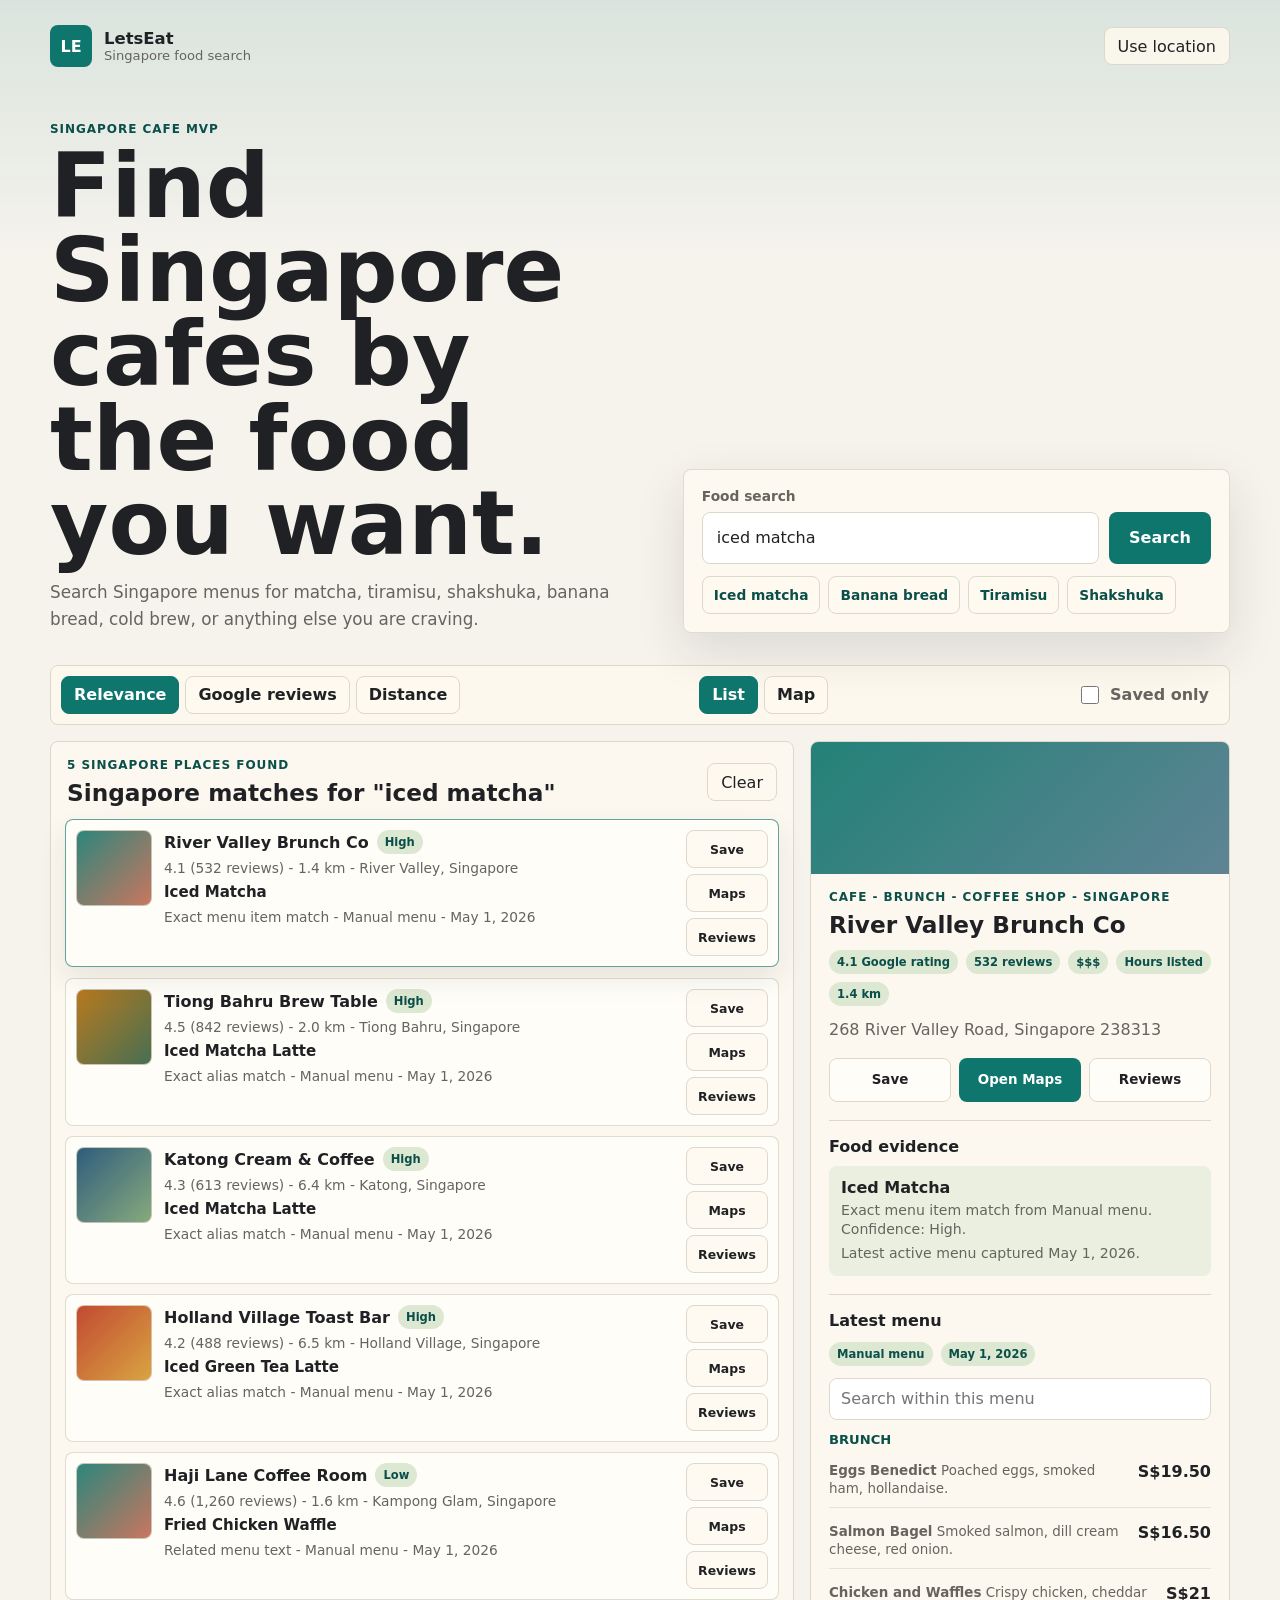
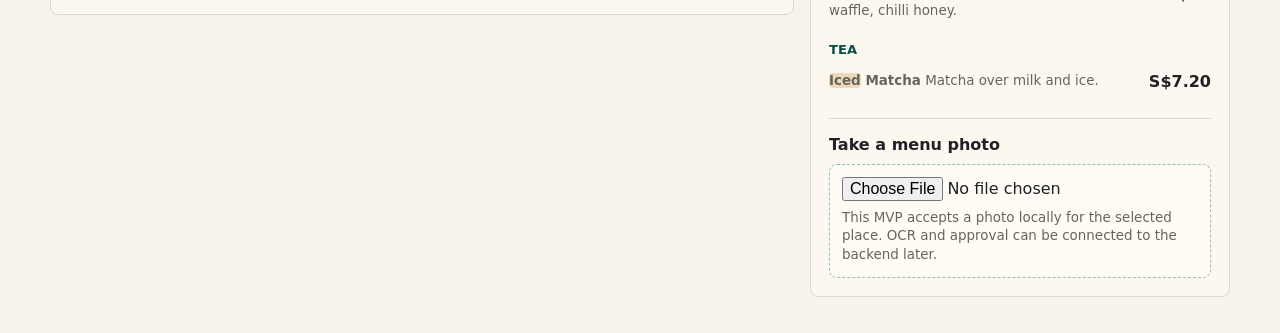
==== index.html @ be058062 "Build food-first Singapore cafe PWA" ====
<!doctype html>
<html lang="en">
  <head>
    <meta charset="utf-8">
    <meta name="viewport" content="width=device-width, initial-scale=1">
    <meta name="theme-color" content="#0f766e">
    <meta name="description" content="Search by food and find Singapore cafes and restaurants that sell it.">
    <title>LetsEat</title>
    <link rel="manifest" href="manifest.webmanifest">
    <link rel="icon" href="assets/icons/letseat-icon.svg" type="image/svg+xml">
    <link rel="apple-touch-icon" href="assets/icons/letseat-icon.svg">
    <link rel="stylesheet" href="styles.css">
  </head>
  <body>
    <div class="app-shell">
      <header class="topbar">
        <a class="brand" href="#" aria-label="LetsEat home">
          <span class="brand-mark" aria-hidden="true">LE</span>
          <span>
            <span class="brand-name">LetsEat</span>
            <span class="brand-line">Singapore food search</span>
          </span>
        </a>
        <nav class="top-actions" aria-label="Primary actions">
          <button class="ghost-button" type="button" id="installButton" hidden>Install</button>
          <button class="ghost-button" type="button" id="locationButton">Use location</button>
        </nav>
      </header>

      <main>
        <section class="search-band" aria-labelledby="searchTitle">
          <div class="search-copy">
            <p class="eyebrow">Singapore cafe MVP</p>
            <h1 id="searchTitle">Find Singapore cafes by the food you want.</h1>
            <p class="subcopy">Search Singapore menus for matcha, tiramisu, shakshuka, banana bread, cold brew, or anything else you are craving.</p>
          </div>

          <form class="search-panel" id="searchForm" role="search">
            <label class="search-label" for="searchInput">Food search</label>
            <div class="search-row">
              <input id="searchInput" name="q" type="search" autocomplete="off" placeholder="Try iced matcha latte" aria-describedby="resultCount">
              <button class="primary-button" type="submit">Search</button>
            </div>
            <div class="quick-searches" aria-label="Quick searches">
              <button type="button" data-query="iced matcha">Iced matcha</button>
              <button type="button" data-query="banana bread">Banana bread</button>
              <button type="button" data-query="tiramisu">Tiramisu</button>
              <button type="button" data-query="shakshuka">Shakshuka</button>
            </div>
          </form>
        </section>

        <section class="control-strip" aria-label="Search controls">
          <div class="segmented-control" role="radiogroup" aria-label="Sort results">
            <button type="button" data-sort="relevance" aria-pressed="true">Relevance</button>
            <button type="button" data-sort="reviews" aria-pressed="false">Google reviews</button>
            <button type="button" data-sort="distance" aria-pressed="false">Distance</button>
          </div>
          <div class="view-switch" role="radiogroup" aria-label="View results">
            <button type="button" data-view="list" aria-pressed="true">List</button>
            <button type="button" data-view="map" aria-pressed="false">Map</button>
          </div>
          <label class="toggle-control">
            <input type="checkbox" id="savedOnlyToggle">
            <span>Saved only</span>
          </label>
        </section>

        <section class="content-grid">
          <div class="results-pane" aria-live="polite">
            <div class="results-head">
              <div>
                <p class="eyebrow" id="resultCount">Loading cafes</p>
                <h2 id="resultsTitle">Latest menu matches</h2>
              </div>
              <button class="text-button" type="button" id="clearButton">Clear</button>
            </div>

            <div class="empty-state" id="emptyState" hidden>
              <h3>No direct cafe match yet</h3>
              <p>Try a broader food term, switch off saved-only, or upload a newer menu from a place detail panel.</p>
            </div>

            <div class="results-list" id="resultsList"></div>

            <div class="map-view" id="mapView" hidden>
              <div class="map-canvas" id="mapCanvas" aria-label="Stylized Singapore map of cafe results"></div>
            </div>
          </div>

          <aside class="detail-pane" id="detailPane" aria-labelledby="detailTitle">
            <div class="detail-placeholder" id="detailPlaceholder">
              <p class="eyebrow">Place detail</p>
              <h2 id="detailTitle">Choose a cafe</h2>
              <p>Select a result to inspect its latest menu, save it locally, or open Google Maps.</p>
            </div>
            <article class="place-detail" id="placeDetail" hidden></article>
          </aside>
        </section>
      </main>
    </div>

    <template id="resultCardTemplate">
      <article class="result-card">
        <button class="card-main" type="button">
          <span class="photo-tile" aria-hidden="true"></span>
          <span class="card-copy">
            <span class="card-topline">
              <span class="place-name"></span>
              <span class="confidence-pill"></span>
            </span>
            <span class="place-meta"></span>
            <span class="match-line"></span>
            <span class="evidence-line"></span>
          </span>
        </button>
        <div class="card-actions">
          <button class="icon-button save-action" type="button" aria-label="Save place">Save</button>
          <a class="icon-link maps-action" target="_blank" rel="noreferrer">Maps</a>
          <a class="icon-link reviews-action" target="_blank" rel="noreferrer">Reviews</a>
        </div>
      </article>
    </template>

    <script src="app.js" defer></script>
  </body>
</html>
---- styles.css ----
:root {
  color-scheme: light;
  --bg: #f6f3ed;
  --paper: #fffaf0;
  --ink: #202124;
  --muted: #66645e;
  --line: #ded7cc;
  --teal: #0f766e;
  --teal-dark: #0b4f4a;
  --tomato: #c24a32;
  --mustard: #b7791f;
  --sage: #dce8d2;
  --blue: #2f5d7c;
  --shadow: 0 18px 50px rgba(32, 33, 36, 0.12);
}

* {
  box-sizing: border-box;
}

html {
  min-height: 100%;
  background: var(--bg);
}

body {
  min-height: 100%;
  margin: 0;
  font-family: Inter, ui-sans-serif, system-ui, -apple-system, BlinkMacSystemFont, "Segoe UI", sans-serif;
  color: var(--ink);
  background:
    linear-gradient(180deg, rgba(15, 118, 110, 0.12), transparent 260px),
    var(--bg);
}

button,
input {
  font: inherit;
}

button,
a {
  -webkit-tap-highlight-color: transparent;
}

a {
  color: inherit;
}

.app-shell {
  width: min(1180px, calc(100% - 32px));
  margin: 0 auto;
  padding: 18px 0 36px;
}

.topbar {
  display: flex;
  align-items: center;
  justify-content: space-between;
  gap: 16px;
  min-height: 56px;
}

.brand {
  display: inline-flex;
  align-items: center;
  gap: 12px;
  color: var(--ink);
  text-decoration: none;
}

.brand-mark {
  display: grid;
  place-items: center;
  width: 42px;
  height: 42px;
  border-radius: 8px;
  color: #fff;
  background: var(--teal);
  font-weight: 800;
  letter-spacing: 0;
}

.brand-name {
  display: block;
  font-weight: 800;
  font-size: 1.03rem;
}

.brand-line {
  display: block;
  color: var(--muted);
  font-size: 0.82rem;
}

.top-actions {
  display: flex;
  align-items: center;
  gap: 8px;
}

.ghost-button,
.text-button,
.quick-searches button,
.segmented-control button,
.view-switch button,
.icon-button,
.icon-link {
  min-height: 38px;
  border: 1px solid var(--line);
  border-radius: 8px;
  background: rgba(255, 250, 240, 0.82);
  color: var(--ink);
  cursor: pointer;
  text-decoration: none;
  transition: transform 0.15s ease, border-color 0.15s ease, background 0.15s ease;
}

.ghost-button,
.text-button {
  padding: 0 13px;
}

.ghost-button:hover,
.text-button:hover,
.quick-searches button:hover,
.segmented-control button:hover,
.view-switch button:hover,
.icon-button:hover,
.icon-link:hover {
  border-color: rgba(15, 118, 110, 0.5);
  transform: translateY(-1px);
}

.search-band {
  display: grid;
  grid-template-columns: minmax(0, 1.05fr) minmax(360px, 0.95fr);
  gap: 28px;
  align-items: end;
  padding: 48px 0 26px;
}

.eyebrow {
  margin: 0 0 8px;
  color: var(--teal-dark);
  font-size: 0.75rem;
  font-weight: 800;
  letter-spacing: 0.08em;
  text-transform: uppercase;
}

h1,
h2,
h3,
p {
  margin-top: 0;
}

h1 {
  max-width: 760px;
  margin-bottom: 14px;
  font-size: clamp(2.35rem, 8vw, 5.6rem);
  line-height: 0.94;
  letter-spacing: 0;
}

.subcopy {
  max-width: 620px;
  margin-bottom: 0;
  color: var(--muted);
  font-size: 1.05rem;
  line-height: 1.6;
}

.search-panel {
  padding: 18px;
  border: 1px solid rgba(222, 215, 204, 0.9);
  border-radius: 8px;
  background: rgba(255, 250, 240, 0.86);
  box-shadow: var(--shadow);
}

.search-label {
  display: block;
  margin-bottom: 8px;
  color: var(--muted);
  font-size: 0.86rem;
  font-weight: 700;
}

.search-row {
  display: grid;
  grid-template-columns: 1fr auto;
  gap: 10px;
}

.search-row input {
  width: 100%;
  min-height: 52px;
  padding: 0 14px;
  border: 1px solid var(--line);
  border-radius: 8px;
  background: #fff;
  color: var(--ink);
  font-size: 1rem;
  outline: none;
}

.search-row input:focus {
  border-color: var(--teal);
  box-shadow: 0 0 0 3px rgba(15, 118, 110, 0.16);
}

.primary-button {
  min-width: 102px;
  min-height: 52px;
  border: 0;
  border-radius: 8px;
  background: var(--teal);
  color: #fff;
  cursor: pointer;
  font-weight: 800;
}

.quick-searches {
  display: flex;
  flex-wrap: wrap;
  gap: 8px;
  margin-top: 12px;
}

.quick-searches button {
  padding: 0 11px;
  color: var(--teal-dark);
  font-size: 0.86rem;
  font-weight: 700;
}

.control-strip {
  display: flex;
  align-items: center;
  justify-content: space-between;
  gap: 12px;
  margin: 6px 0 16px;
  padding: 10px;
  border: 1px solid var(--line);
  border-radius: 8px;
  background: rgba(255, 250, 240, 0.76);
}

.segmented-control,
.view-switch {
  display: inline-grid;
  grid-auto-flow: column;
  gap: 6px;
}

.segmented-control button,
.view-switch button {
  padding: 0 12px;
  font-weight: 800;
}

.segmented-control button[aria-pressed="true"],
.view-switch button[aria-pressed="true"] {
  border-color: var(--teal);
  background: var(--teal);
  color: #fff;
}

.toggle-control {
  display: inline-flex;
  align-items: center;
  gap: 8px;
  min-height: 38px;
  padding: 0 10px;
  color: var(--muted);
  font-weight: 700;
  cursor: pointer;
}

.toggle-control input {
  width: 18px;
  height: 18px;
  accent-color: var(--teal);
}

.content-grid {
  display: grid;
  grid-template-columns: minmax(0, 1fr) minmax(340px, 420px);
  gap: 16px;
  align-items: start;
}

.results-pane,
.detail-pane {
  min-width: 0;
  border: 1px solid var(--line);
  border-radius: 8px;
  background: rgba(255, 250, 240, 0.72);
}

.results-pane {
  padding: 14px;
}

.results-head {
  display: flex;
  align-items: center;
  justify-content: space-between;
  gap: 12px;
  padding: 2px 2px 14px;
}

.results-head h2,
.detail-placeholder h2,
.place-detail h2 {
  margin-bottom: 0;
  font-size: 1.45rem;
  line-height: 1.15;
}

.empty-state {
  padding: 26px;
  border: 1px dashed rgba(15, 118, 110, 0.45);
  border-radius: 8px;
  background: rgba(220, 232, 210, 0.5);
}

.empty-state h3 {
  margin-bottom: 8px;
}

.empty-state p {
  margin-bottom: 0;
  color: var(--muted);
}

.results-list {
  display: grid;
  gap: 10px;
}

.result-card {
  display: grid;
  grid-template-columns: 1fr auto;
  gap: 10px;
  padding: 10px;
  border: 1px solid rgba(222, 215, 204, 0.9);
  border-radius: 8px;
  background: #fffdf8;
  transition: border-color 0.15s ease, box-shadow 0.15s ease, transform 0.15s ease;
}

.result-card:hover,
.result-card.is-selected {
  border-color: rgba(15, 118, 110, 0.65);
  box-shadow: 0 12px 28px rgba(32, 33, 36, 0.09);
}

.result-card.is-selected {
  transform: translateY(-1px);
}

.card-main {
  display: grid;
  grid-template-columns: 76px minmax(0, 1fr);
  gap: 12px;
  min-width: 0;
  padding: 0;
  border: 0;
  background: transparent;
  color: inherit;
  text-align: left;
  cursor: pointer;
}

.photo-tile {
  width: 76px;
  height: 76px;
  border-radius: 8px;
  border: 1px solid rgba(222, 215, 204, 0.8);
  background:
    linear-gradient(135deg, rgba(15, 118, 110, 0.86), rgba(194, 74, 50, 0.72)),
    var(--sage);
  overflow: hidden;
}

.photo-tile[data-accent="mustard"] {
  background: linear-gradient(135deg, var(--mustard), #486f52);
}

.photo-tile[data-accent="blue"] {
  background: linear-gradient(135deg, var(--blue), #87a97d);
}

.photo-tile[data-accent="tomato"] {
  background: linear-gradient(135deg, var(--tomato), #d9a441);
}

.card-copy {
  display: grid;
  min-width: 0;
  gap: 5px;
  align-content: start;
}

.card-topline {
  display: flex;
  align-items: center;
  gap: 8px;
  min-width: 0;
}

.place-name {
  overflow: hidden;
  font-weight: 850;
  text-overflow: ellipsis;
  white-space: nowrap;
}

.confidence-pill,
.status-pill,
.source-pill {
  display: inline-flex;
  align-items: center;
  min-height: 24px;
  padding: 0 8px;
  border-radius: 999px;
  background: var(--sage);
  color: var(--teal-dark);
  font-size: 0.72rem;
  font-weight: 850;
  white-space: nowrap;
}

.place-meta,
.evidence-line {
  color: var(--muted);
  font-size: 0.86rem;
  line-height: 1.35;
}

.match-line {
  color: var(--ink);
  font-size: 0.94rem;
  font-weight: 760;
  line-height: 1.3;
}

.card-actions {
  display: grid;
  grid-template-columns: 1fr;
  gap: 6px;
  align-content: start;
  width: 82px;
}

.icon-button,
.icon-link {
  display: inline-grid;
  place-items: center;
  padding: 0 8px;
  font-size: 0.78rem;
  font-weight: 820;
}

.icon-button.is-saved {
  border-color: rgba(194, 74, 50, 0.55);
  background: rgba(194, 74, 50, 0.12);
  color: #8f2e1f;
}

.map-view {
  min-height: 520px;
}

.map-canvas {
  position: relative;
  min-height: 520px;
  border: 1px solid var(--line);
  border-radius: 8px;
  overflow: hidden;
  background:
    linear-gradient(90deg, transparent 47%, rgba(47, 93, 124, 0.14) 47% 53%, transparent 53%),
    linear-gradient(0deg, transparent 40%, rgba(15, 118, 110, 0.12) 40% 46%, transparent 46%),
    repeating-linear-gradient(35deg, rgba(222, 215, 204, 0.55) 0 2px, transparent 2px 74px),
    #eef0df;
}

.map-marker {
  position: absolute;
  width: 34px;
  height: 34px;
  border: 3px solid #fff;
  border-radius: 50% 50% 50% 8px;
  background: var(--tomato);
  box-shadow: 0 10px 24px rgba(32, 33, 36, 0.22);
  color: #fff;
  cursor: pointer;
  transform: translate(-50%, -50%) rotate(-45deg);
}

.map-marker span {
  display: grid;
  place-items: center;
  width: 100%;
  height: 100%;
  font-size: 0.74rem;
  font-weight: 900;
  transform: rotate(45deg);
}

.map-marker.is-selected {
  background: var(--teal);
  z-index: 2;
}

.map-label {
  position: absolute;
  width: max-content;
  max-width: 190px;
  padding: 8px 9px;
  border: 1px solid var(--line);
  border-radius: 8px;
  background: rgba(255, 253, 248, 0.95);
  box-shadow: 0 10px 24px rgba(32, 33, 36, 0.12);
  color: var(--ink);
  font-size: 0.78rem;
  font-weight: 800;
  pointer-events: none;
  transform: translate(12px, -50%);
}

.detail-pane {
  position: sticky;
  top: 16px;
  overflow: hidden;
}

.detail-placeholder,
.place-detail {
  padding: 18px;
}

.detail-placeholder p:last-child {
  margin-bottom: 0;
  color: var(--muted);
  line-height: 1.5;
}

.detail-hero {
  min-height: 132px;
  margin: -18px -18px 16px;
  background:
    linear-gradient(135deg, rgba(15, 118, 110, 0.9), rgba(47, 93, 124, 0.72)),
    var(--sage);
}

.detail-meta {
  display: flex;
  flex-wrap: wrap;
  gap: 8px;
  margin: 12px 0;
}

.detail-address {
  color: var(--muted);
  line-height: 1.45;
}

.detail-actions {
  display: grid;
  grid-template-columns: repeat(3, 1fr);
  gap: 8px;
  margin: 16px 0;
}

.detail-actions .primary-button,
.detail-actions .ghost-button {
  display: grid;
  place-items: center;
  min-width: 0;
  min-height: 44px;
  text-decoration: none;
  font-size: 0.84rem;
  font-weight: 850;
}

.detail-actions .ghost-button {
  background: #fffdf8;
}

.section-block {
  margin-top: 18px;
  padding-top: 16px;
  border-top: 1px solid var(--line);
}

.section-block h3 {
  margin-bottom: 10px;
  font-size: 1rem;
}

.match-box {
  padding: 12px;
  border-radius: 8px;
  background: rgba(220, 232, 210, 0.55);
}

.match-box strong,
.match-box span {
  display: block;
}

.match-box span {
  margin-top: 4px;
  color: var(--muted);
  font-size: 0.88rem;
  line-height: 1.4;
}

.menu-search {
  width: 100%;
  min-height: 42px;
  margin-bottom: 12px;
  padding: 0 11px;
  border: 1px solid var(--line);
  border-radius: 8px;
  background: #fff;
  outline: none;
}

.menu-group {
  margin-bottom: 12px;
}

.menu-group h4 {
  margin: 0 0 6px;
  color: var(--teal-dark);
  font-size: 0.82rem;
  text-transform: uppercase;
}

.menu-list {
  display: grid;
  gap: 6px;
  margin: 0;
  padding: 0;
  list-style: none;
}

.menu-item {
  display: grid;
  grid-template-columns: 1fr auto;
  gap: 10px;
  padding: 9px 0;
  border-bottom: 1px solid rgba(222, 215, 204, 0.65);
}

.menu-item:last-child {
  border-bottom: 0;
}

.menu-item span {
  color: var(--muted);
  font-size: 0.84rem;
  line-height: 1.35;
}

.price {
  color: var(--ink);
  font-weight: 850;
}

.upload-box {
  display: grid;
  gap: 8px;
  padding: 12px;
  border: 1px dashed rgba(15, 118, 110, 0.45);
  border-radius: 8px;
  background: rgba(255, 253, 248, 0.75);
}

.upload-box input[type="file"] {
  width: 100%;
}

.upload-note {
  margin: 0;
  color: var(--muted);
  font-size: 0.84rem;
  line-height: 1.4;
}

mark {
  border-radius: 4px;
  background: rgba(183, 121, 31, 0.24);
  color: inherit;
}

@media (max-width: 920px) {
  .search-band,
  .content-grid {
    grid-template-columns: 1fr;
  }

  .detail-pane {
    position: static;
  }
}

@media (max-width: 640px) {
  .app-shell {
    width: min(100% - 20px, 1180px);
    padding-top: 10px;
  }

  .topbar,
  .control-strip,
  .results-head {
    align-items: stretch;
    flex-direction: column;
  }

  .top-actions,
  .segmented-control,
  .view-switch {
    width: 100%;
  }

  .top-actions {
    display: grid;
    grid-template-columns: 1fr 1fr;
  }

  .search-band {
    padding-top: 34px;
  }

  .search-row {
    grid-template-columns: 1fr;
  }

  .primary-button {
    width: 100%;
  }

  .segmented-control,
  .view-switch {
    grid-auto-flow: row;
    grid-template-columns: 1fr;
  }

  .result-card {
    grid-template-columns: 1fr;
  }

  .card-actions {
    grid-template-columns: repeat(3, 1fr);
    width: 100%;
  }

  .detail-actions {
    grid-template-columns: 1fr;
  }
}
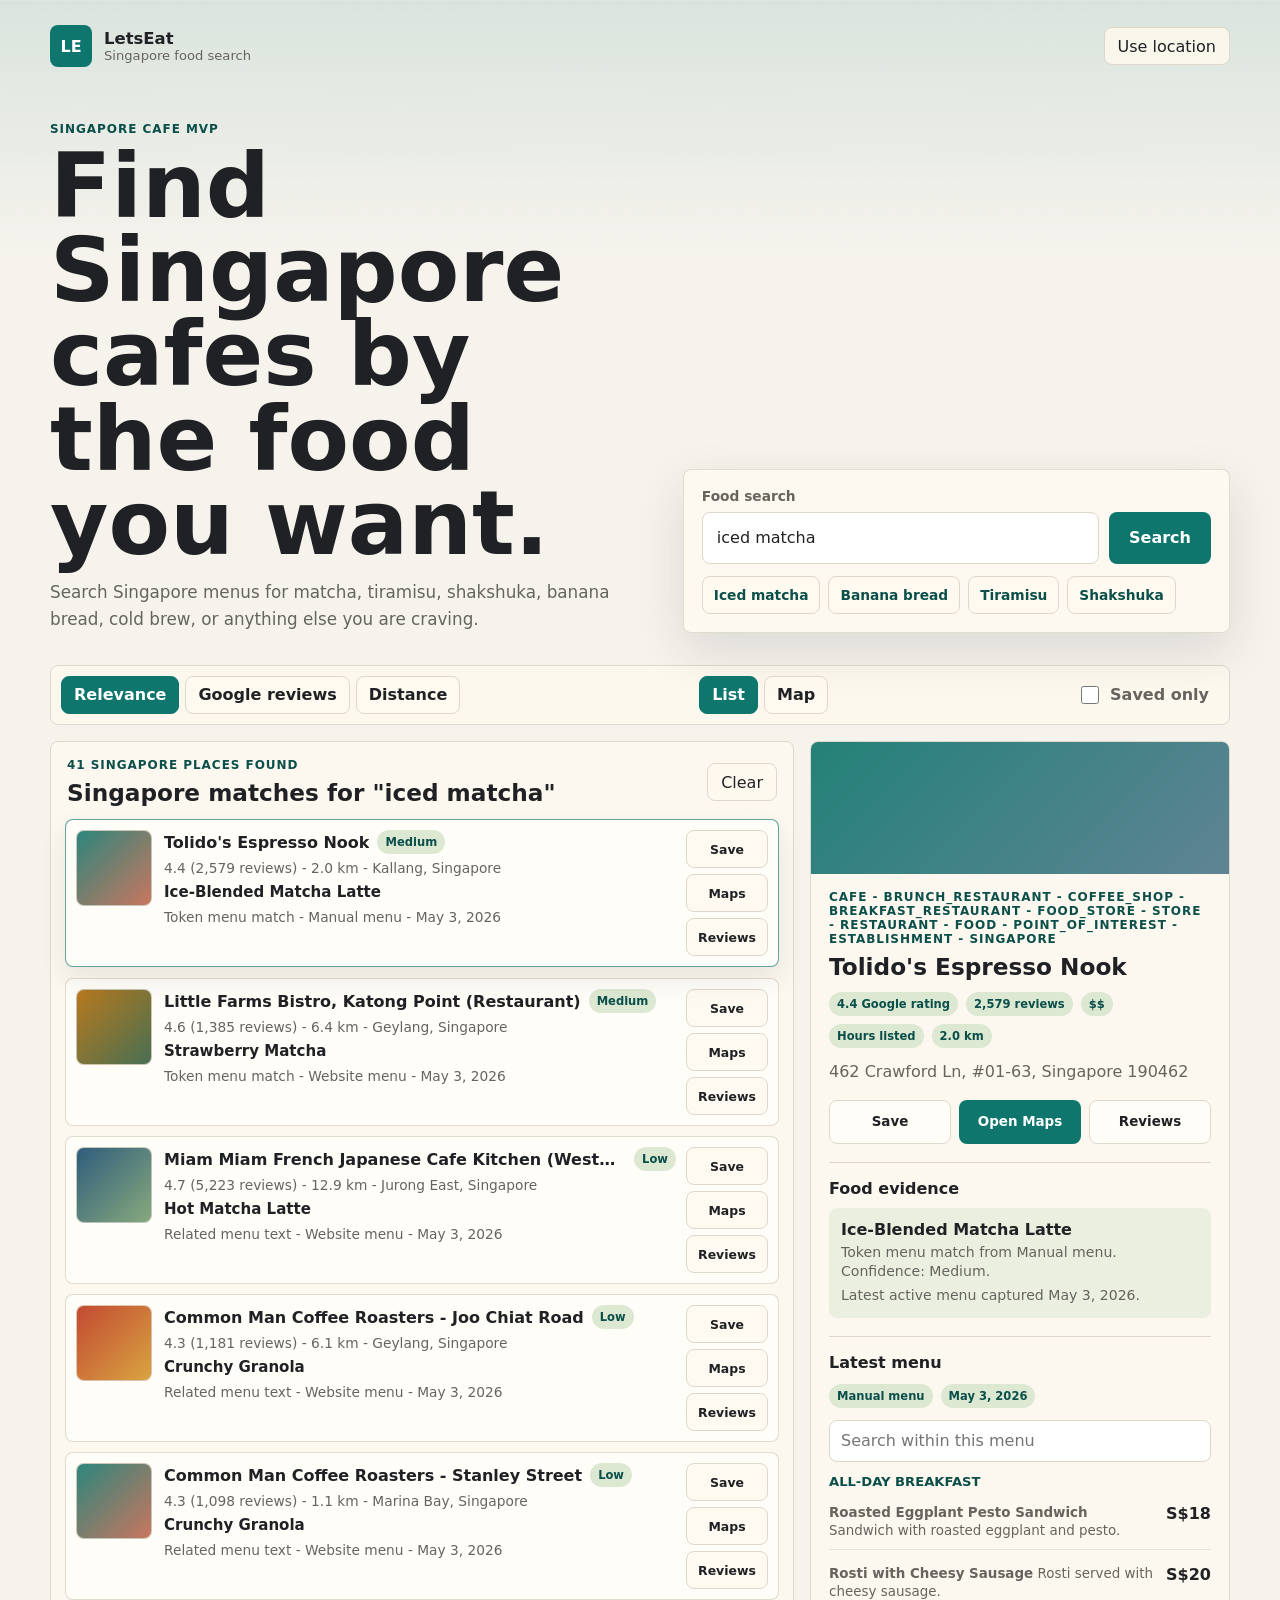
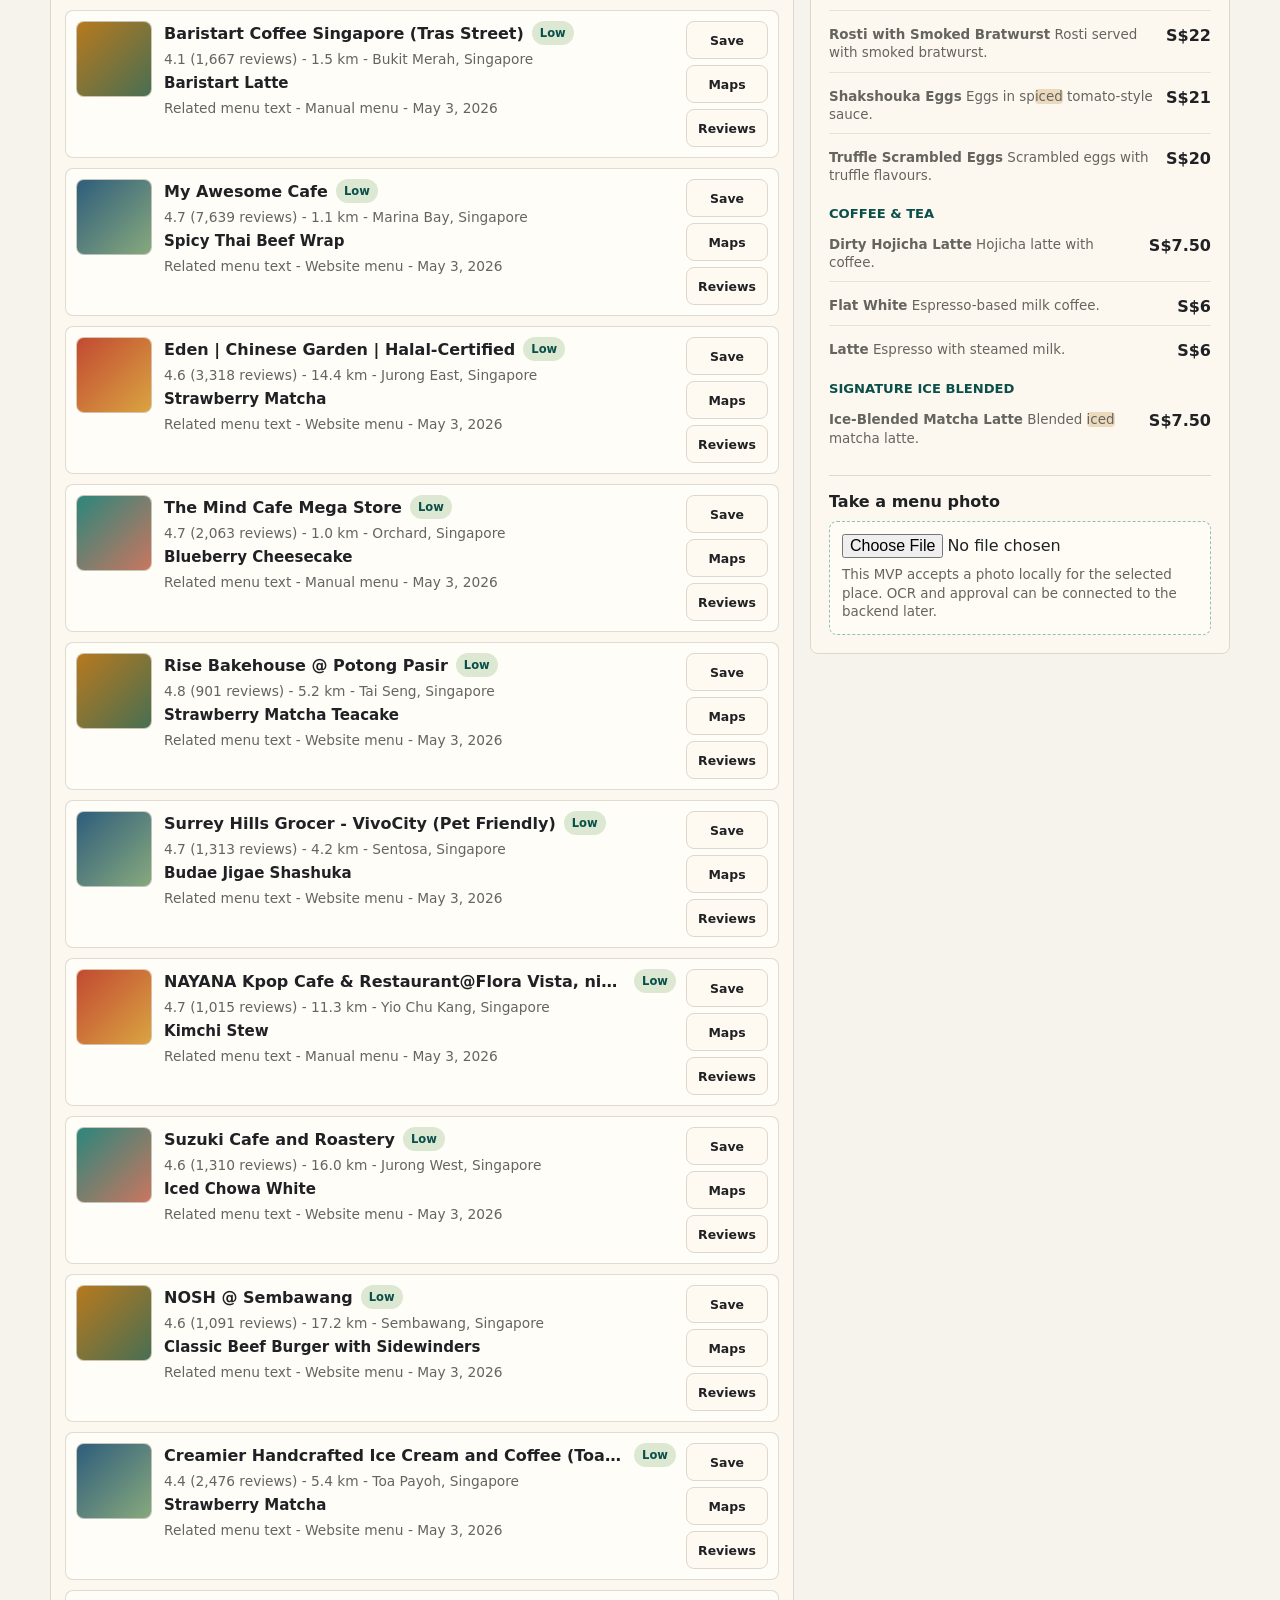
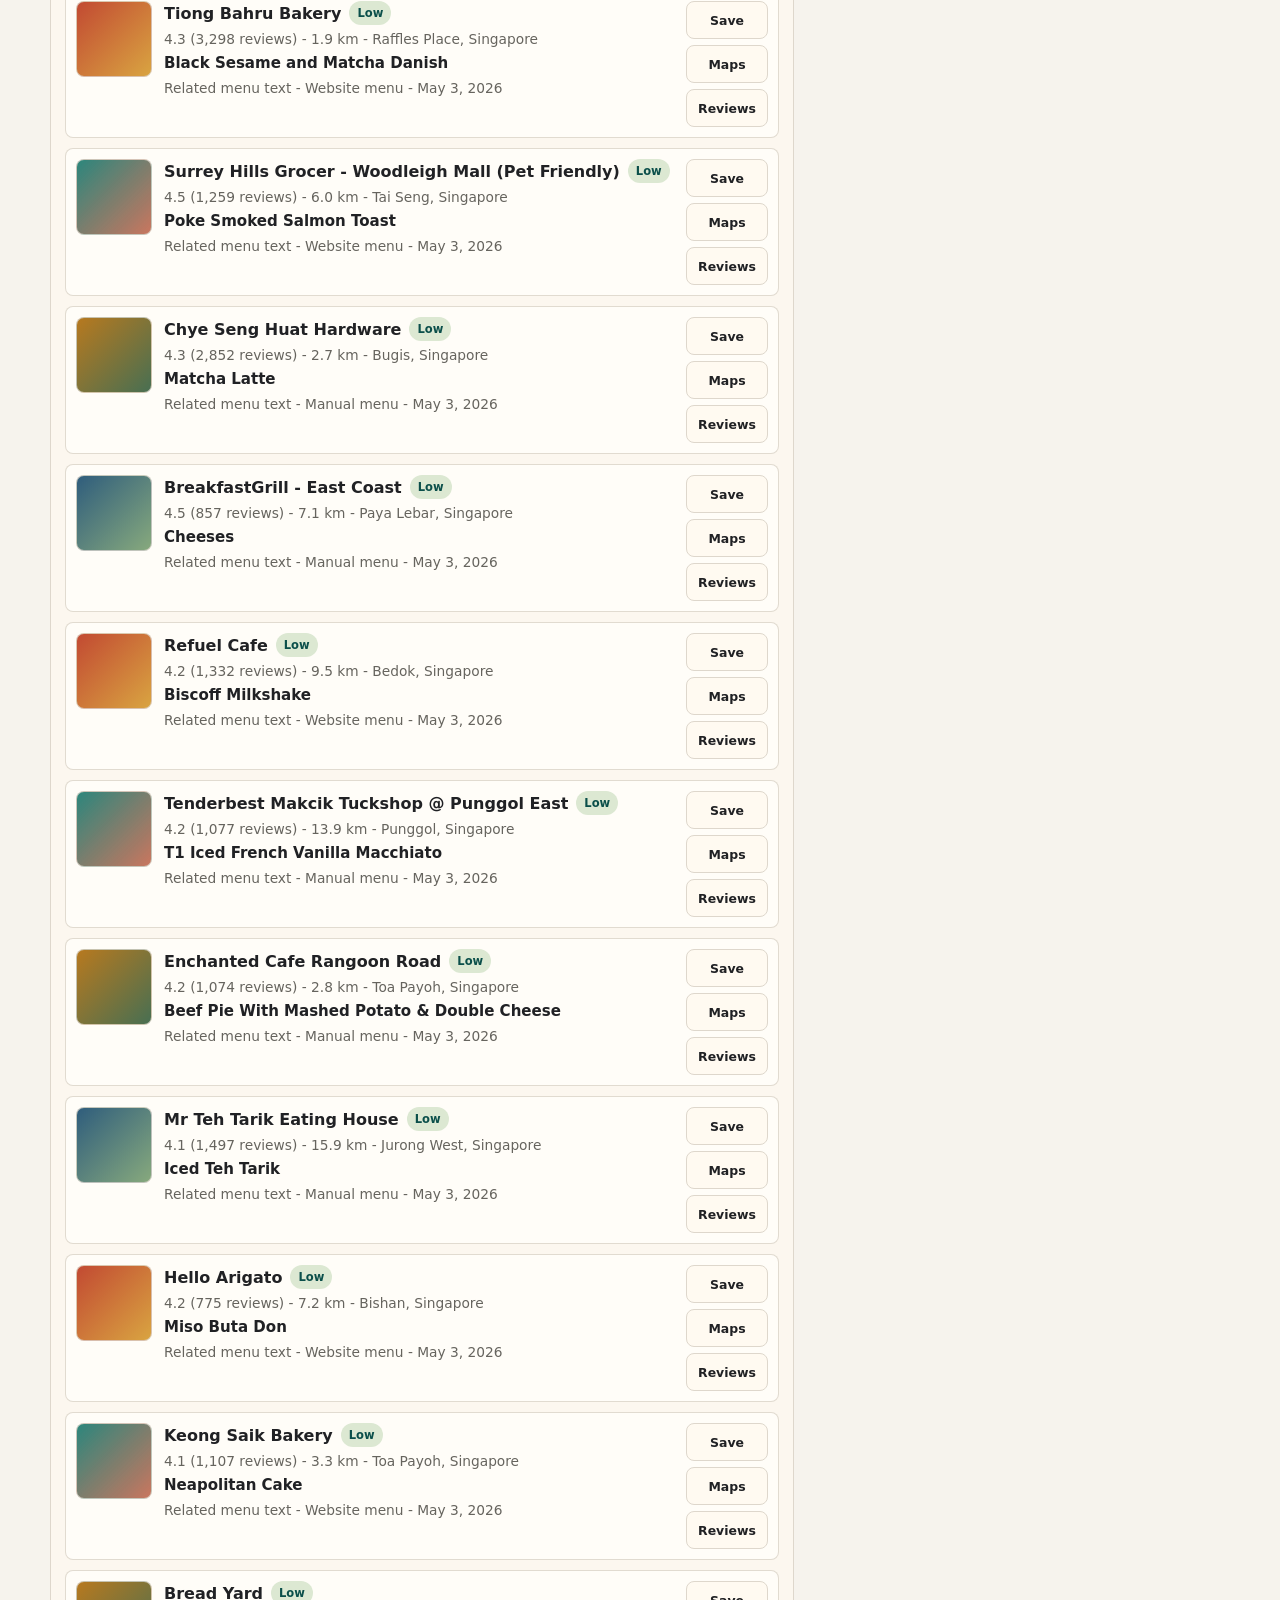
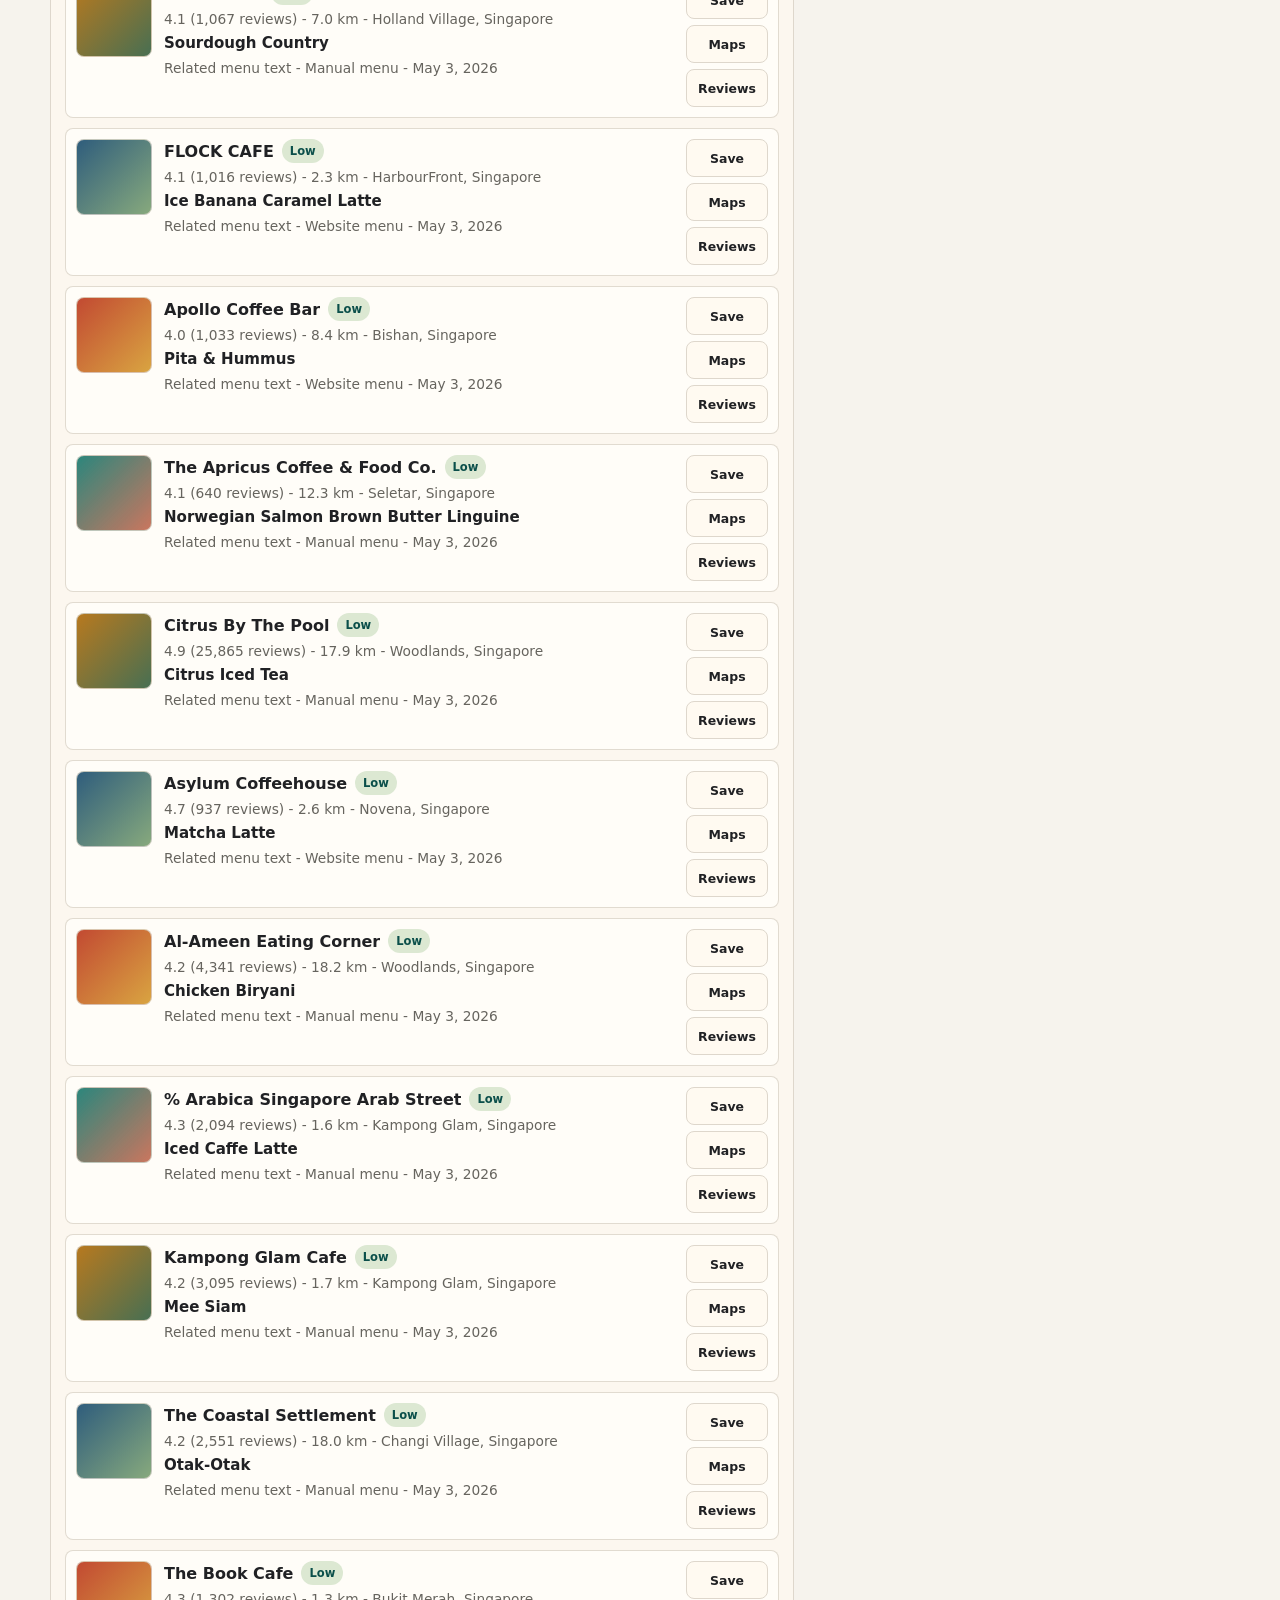
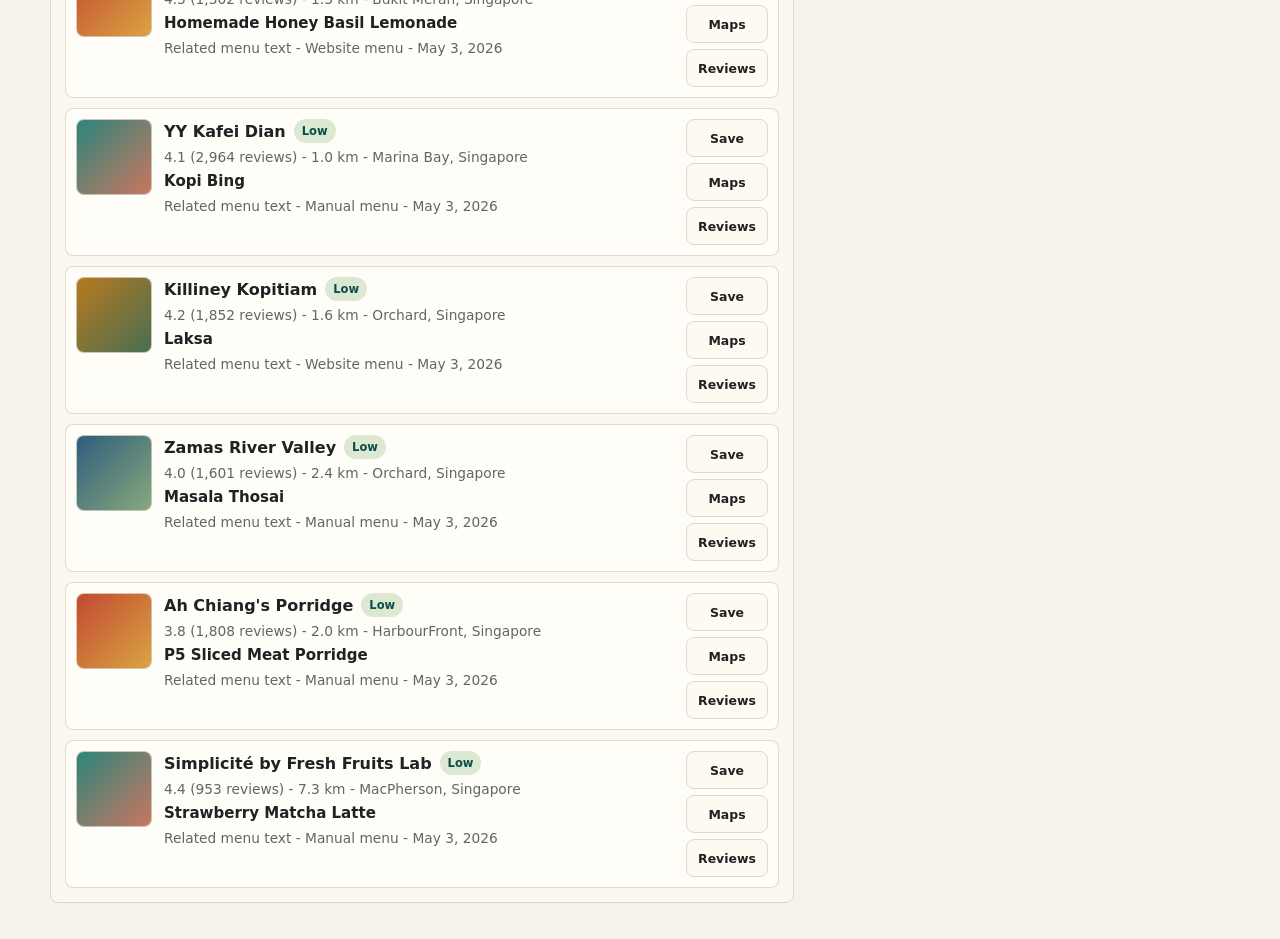
==== commit 5ebbe8ce: "Use real data export in PWA" ====
--- a/index.html
+++ b/index.html
@@ -9,7 +9,7 @@
     <link rel="manifest" href="manifest.webmanifest">
     <link rel="icon" href="assets/icons/letseat-icon.svg" type="image/svg+xml">
     <link rel="apple-touch-icon" href="assets/icons/letseat-icon.svg">
-    <link rel="stylesheet" href="styles.css">
+    <link rel="stylesheet" href="styles.css?v=real-data-1">
   </head>
   <body>
     <div class="app-shell">
@@ -122,6 +122,6 @@
       </article>
     </template>
 
-    <script src="app.js" defer></script>
+    <script src="app.js?v=real-data-1" defer></script>
   </body>
 </html>
